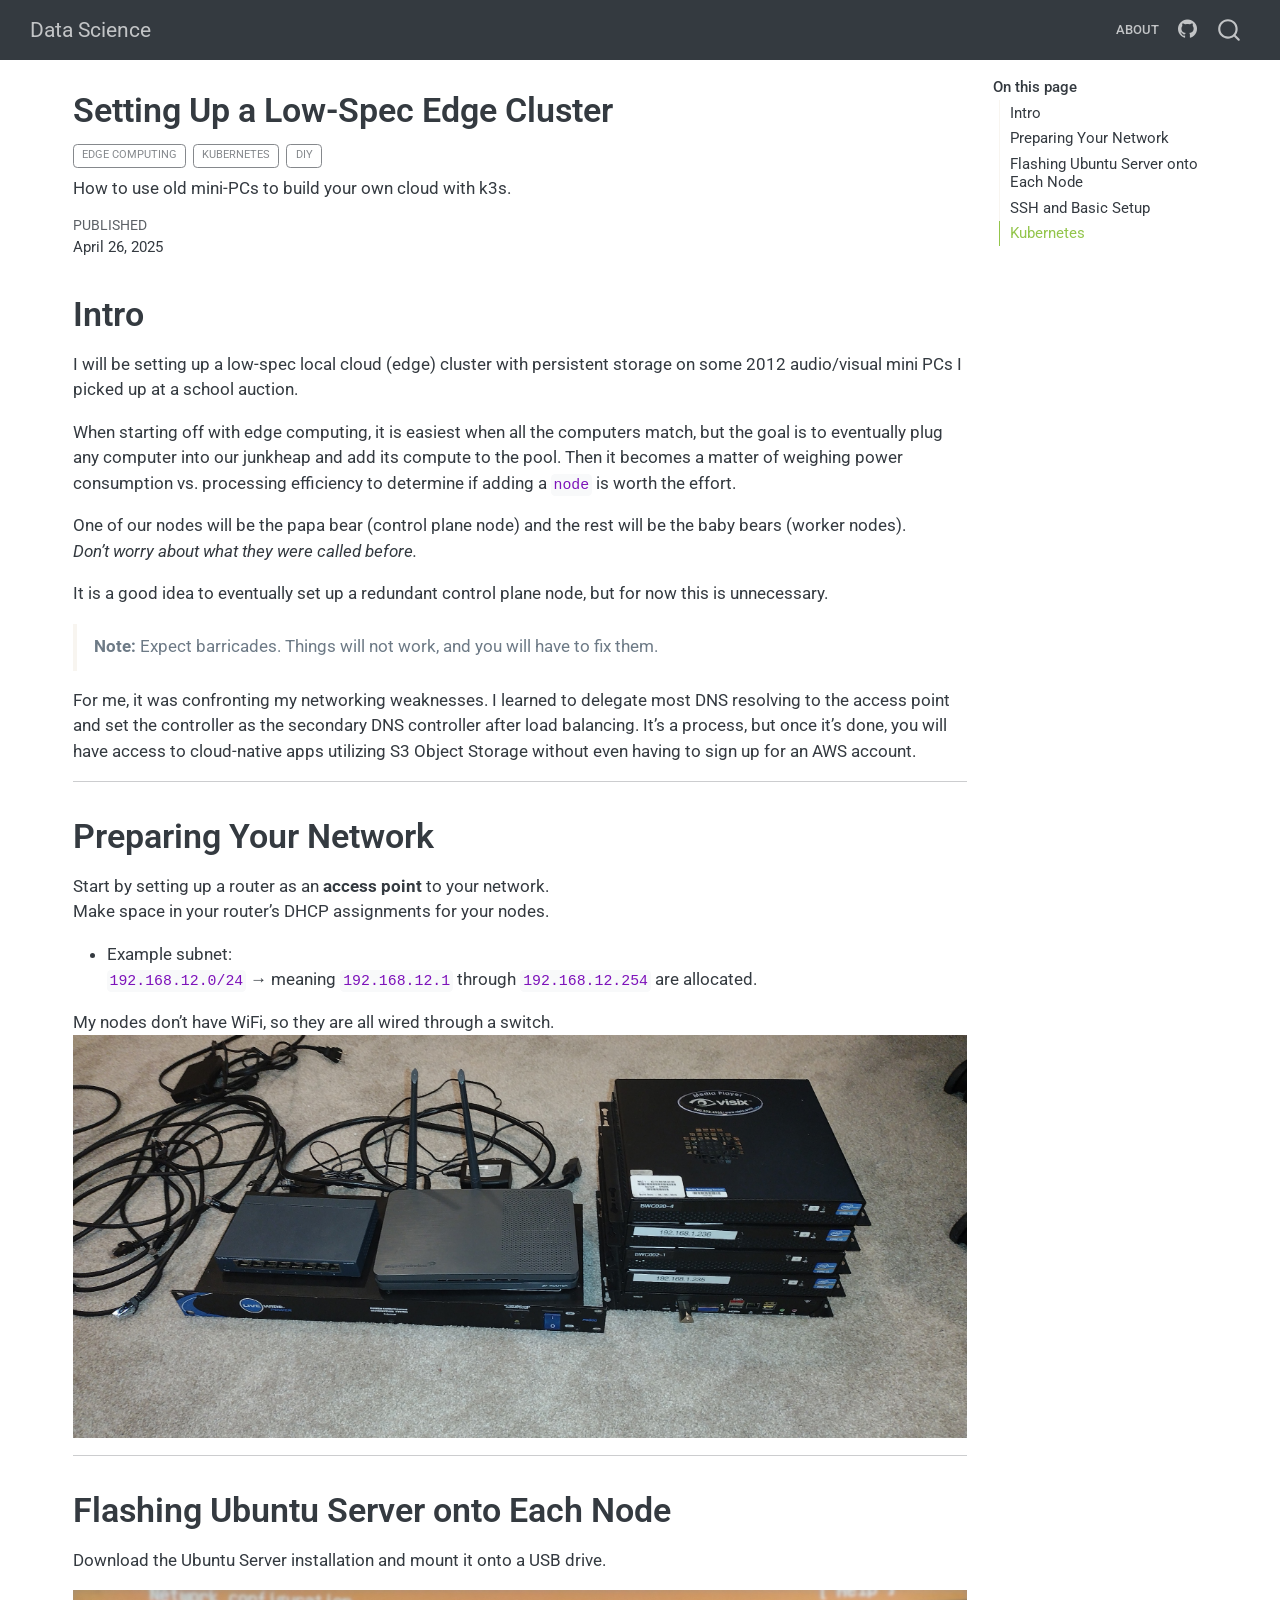
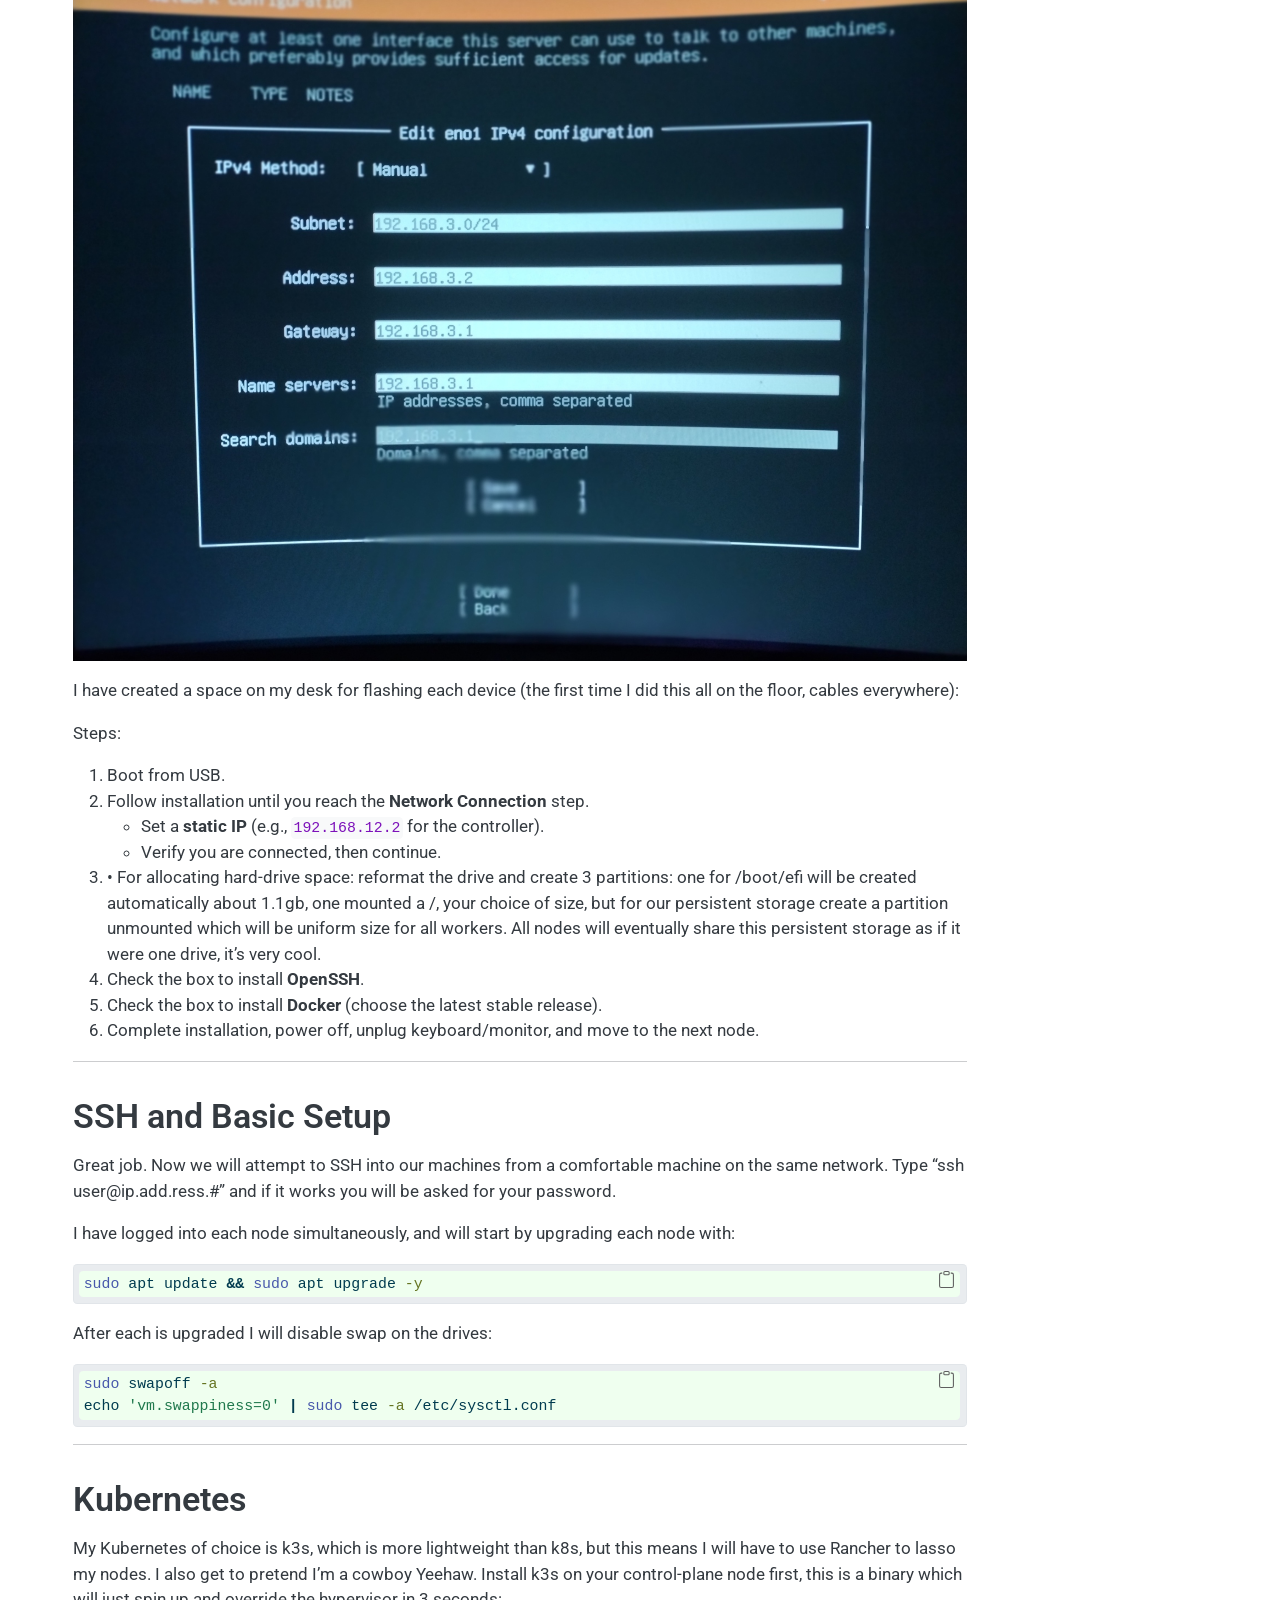
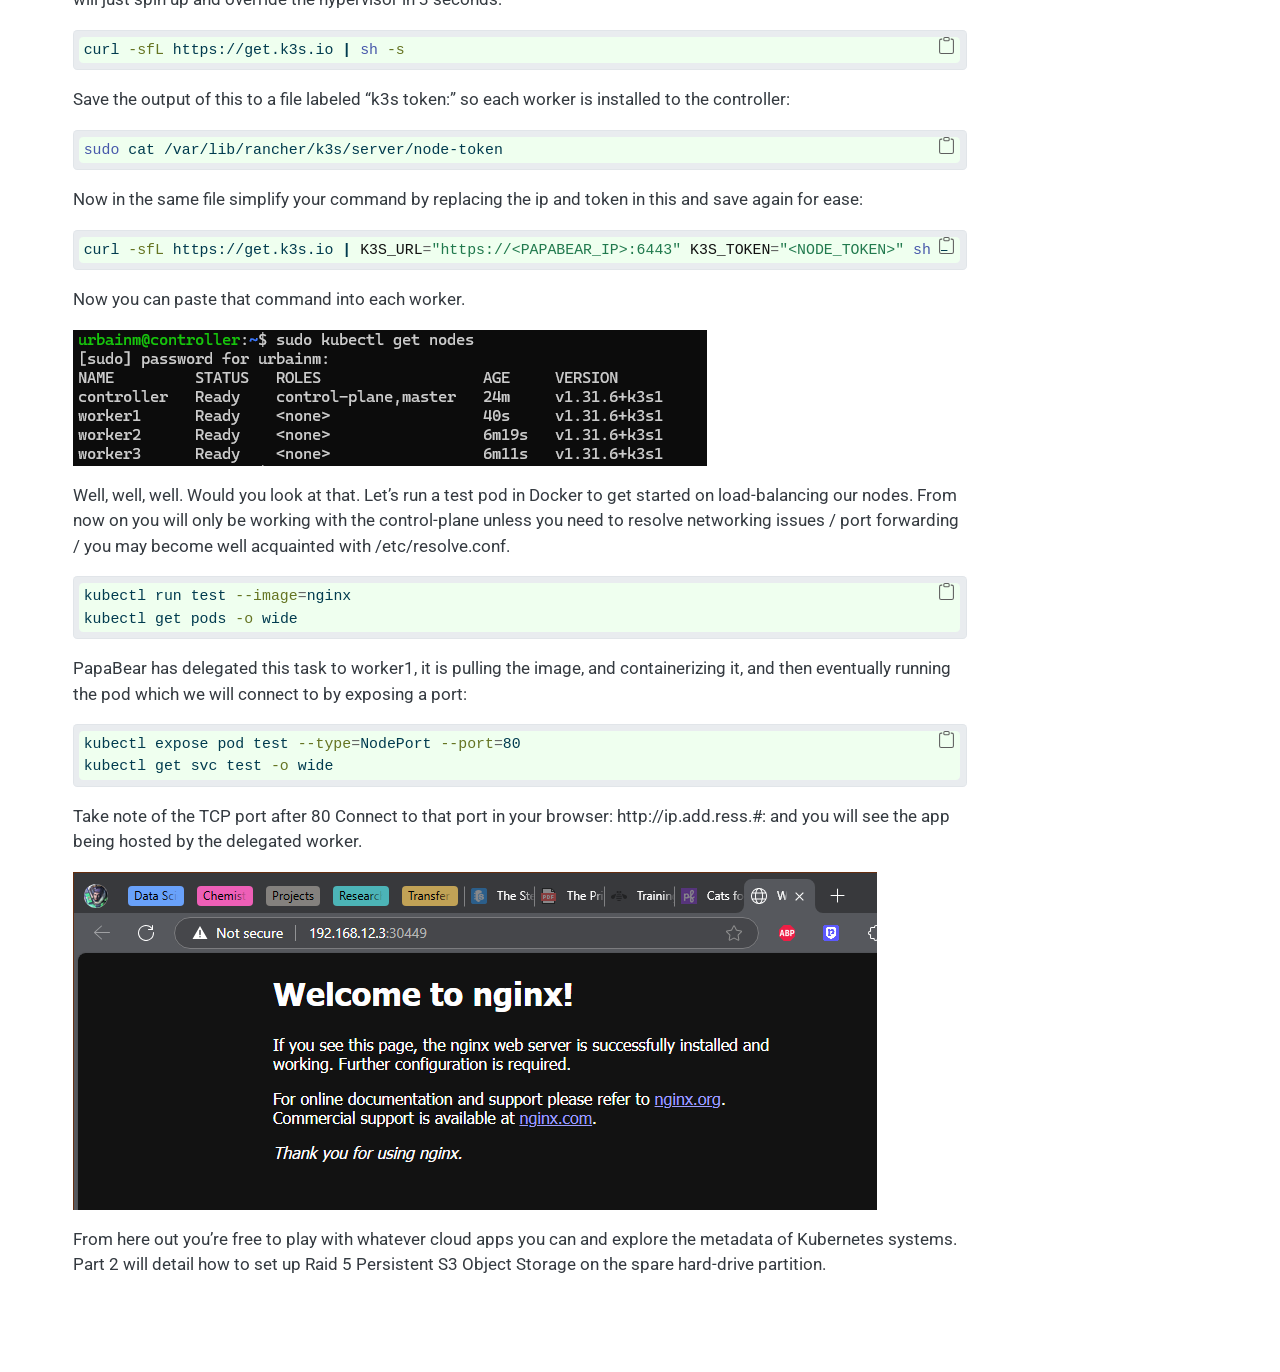
==== docs/posts/localcloudsetup/index.html @ 5e0ddb44 "actually rendered site" ====
<!DOCTYPE html>
<html xmlns="http://www.w3.org/1999/xhtml" lang="en" xml:lang="en"><head>

<meta charset="utf-8">
<meta name="generator" content="quarto-1.6.43">

<meta name="viewport" content="width=device-width, initial-scale=1.0, user-scalable=yes">

<meta name="dcterms.date" content="2025-04-26">
<meta name="description" content="How to use old mini-PCs to build your own cloud with k3s.">

<title>Setting Up a Low-Spec Edge Cluster – Data Science</title>
<style>
code{white-space: pre-wrap;}
span.smallcaps{font-variant: small-caps;}
div.columns{display: flex; gap: min(4vw, 1.5em);}
div.column{flex: auto; overflow-x: auto;}
div.hanging-indent{margin-left: 1.5em; text-indent: -1.5em;}
ul.task-list{list-style: none;}
ul.task-list li input[type="checkbox"] {
  width: 0.8em;
  margin: 0 0.8em 0.2em -1em; /* quarto-specific, see https://github.com/quarto-dev/quarto-cli/issues/4556 */ 
  vertical-align: middle;
}
/* CSS for syntax highlighting */
pre > code.sourceCode { white-space: pre; position: relative; }
pre > code.sourceCode > span { line-height: 1.25; }
pre > code.sourceCode > span:empty { height: 1.2em; }
.sourceCode { overflow: visible; }
code.sourceCode > span { color: inherit; text-decoration: inherit; }
div.sourceCode { margin: 1em 0; }
pre.sourceCode { margin: 0; }
@media screen {
div.sourceCode { overflow: auto; }
}
@media print {
pre > code.sourceCode { white-space: pre-wrap; }
pre > code.sourceCode > span { display: inline-block; text-indent: -5em; padding-left: 5em; }
}
pre.numberSource code
  { counter-reset: source-line 0; }
pre.numberSource code > span
  { position: relative; left: -4em; counter-increment: source-line; }
pre.numberSource code > span > a:first-child::before
  { content: counter(source-line);
    position: relative; left: -1em; text-align: right; vertical-align: baseline;
    border: none; display: inline-block;
    -webkit-touch-callout: none; -webkit-user-select: none;
    -khtml-user-select: none; -moz-user-select: none;
    -ms-user-select: none; user-select: none;
    padding: 0 4px; width: 4em;
  }
pre.numberSource { margin-left: 3em;  padding-left: 4px; }
div.sourceCode
  {   }
@media screen {
pre > code.sourceCode > span > a:first-child::before { text-decoration: underline; }
}
</style>


<script src="../../site_libs/quarto-nav/quarto-nav.js"></script>
<script src="../../site_libs/quarto-nav/headroom.min.js"></script>
<script src="../../site_libs/clipboard/clipboard.min.js"></script>
<script src="../../site_libs/quarto-search/autocomplete.umd.js"></script>
<script src="../../site_libs/quarto-search/fuse.min.js"></script>
<script src="../../site_libs/quarto-search/quarto-search.js"></script>
<meta name="quarto:offset" content="../../">
<script src="../../site_libs/quarto-html/quarto.js"></script>
<script src="../../site_libs/quarto-html/popper.min.js"></script>
<script src="../../site_libs/quarto-html/tippy.umd.min.js"></script>
<script src="../../site_libs/quarto-html/anchor.min.js"></script>
<link href="../../site_libs/quarto-html/tippy.css" rel="stylesheet">
<link href="../../site_libs/quarto-html/quarto-syntax-highlighting-d4d76bf8491c20bad77d141916dc28e1.css" rel="stylesheet" id="quarto-text-highlighting-styles">
<script src="../../site_libs/bootstrap/bootstrap.min.js"></script>
<link href="../../site_libs/bootstrap/bootstrap-icons.css" rel="stylesheet">
<link href="../../site_libs/bootstrap/bootstrap-4ef06827ce76f75fd380d32053a70182.min.css" rel="stylesheet" append-hash="true" id="quarto-bootstrap" data-mode="light">
<script id="quarto-search-options" type="application/json">{
  "location": "navbar",
  "copy-button": false,
  "collapse-after": 3,
  "panel-placement": "end",
  "type": "overlay",
  "limit": 50,
  "keyboard-shortcut": [
    "f",
    "/",
    "s"
  ],
  "show-item-context": false,
  "language": {
    "search-no-results-text": "No results",
    "search-matching-documents-text": "matching documents",
    "search-copy-link-title": "Copy link to search",
    "search-hide-matches-text": "Hide additional matches",
    "search-more-match-text": "more match in this document",
    "search-more-matches-text": "more matches in this document",
    "search-clear-button-title": "Clear",
    "search-text-placeholder": "",
    "search-detached-cancel-button-title": "Cancel",
    "search-submit-button-title": "Submit",
    "search-label": "Search"
  }
}</script>


<link rel="stylesheet" href="../../styles.css">
</head>

<body class="nav-fixed">

<div id="quarto-search-results"></div>
  <header id="quarto-header" class="headroom fixed-top">
    <nav class="navbar navbar-expand-lg " data-bs-theme="dark">
      <div class="navbar-container container-fluid">
      <div class="navbar-brand-container mx-auto">
    <a class="navbar-brand" href="../../index.html">
    <span class="navbar-title">Data Science</span>
    </a>
  </div>
            <div id="quarto-search" class="" title="Search"></div>
          <button class="navbar-toggler" type="button" data-bs-toggle="collapse" data-bs-target="#navbarCollapse" aria-controls="navbarCollapse" role="menu" aria-expanded="false" aria-label="Toggle navigation" onclick="if (window.quartoToggleHeadroom) { window.quartoToggleHeadroom(); }">
  <span class="navbar-toggler-icon"></span>
</button>
          <div class="collapse navbar-collapse" id="navbarCollapse">
            <ul class="navbar-nav navbar-nav-scroll ms-auto">
  <li class="nav-item">
    <a class="nav-link" href="../../about.html"> 
<span class="menu-text">About</span></a>
  </li>  
  <li class="nav-item compact">
    <a class="nav-link" href="https://github.com/urbainm"> <i class="bi bi-github" role="img">
</i> 
<span class="menu-text"></span></a>
  </li>  
</ul>
          </div> <!-- /navcollapse -->
            <div class="quarto-navbar-tools">
</div>
      </div> <!-- /container-fluid -->
    </nav>
</header>
<!-- content -->
<div id="quarto-content" class="quarto-container page-columns page-rows-contents page-layout-full page-navbar">
<!-- sidebar -->
<!-- margin-sidebar -->
    <div id="quarto-margin-sidebar" class="sidebar margin-sidebar">
        <nav id="TOC" role="doc-toc" class="toc-active">
    <h2 id="toc-title">On this page</h2>
   
  <ul>
  <li><a href="#intro" id="toc-intro" class="nav-link active" data-scroll-target="#intro">Intro</a></li>
  <li><a href="#preparing-your-network" id="toc-preparing-your-network" class="nav-link" data-scroll-target="#preparing-your-network">Preparing Your Network</a></li>
  <li><a href="#flashing-ubuntu-server-onto-each-node" id="toc-flashing-ubuntu-server-onto-each-node" class="nav-link" data-scroll-target="#flashing-ubuntu-server-onto-each-node">Flashing Ubuntu Server onto Each Node</a></li>
  <li><a href="#ssh-and-basic-setup" id="toc-ssh-and-basic-setup" class="nav-link" data-scroll-target="#ssh-and-basic-setup">SSH and Basic Setup</a></li>
  <li><a href="#kubernetes" id="toc-kubernetes" class="nav-link" data-scroll-target="#kubernetes">Kubernetes</a></li>
  </ul>
</nav>
    </div>
<!-- main -->
<main class="content column-page-left" id="quarto-document-content">

<header id="title-block-header" class="quarto-title-block default">
<div class="quarto-title">
<h1 class="title">Setting Up a Low-Spec Edge Cluster</h1>
  <div class="quarto-categories">
    <div class="quarto-category">Edge Computing</div>
    <div class="quarto-category">Kubernetes</div>
    <div class="quarto-category">DIY</div>
  </div>
  </div>

<div>
  <div class="description">
    How to use old mini-PCs to build your own cloud with k3s.
  </div>
</div>


<div class="quarto-title-meta column-page-left">

    
    <div>
    <div class="quarto-title-meta-heading">Published</div>
    <div class="quarto-title-meta-contents">
      <p class="date">April 26, 2025</p>
    </div>
  </div>
  
    
  </div>
  


</header>


<section id="intro" class="level1">
<h1>Intro</h1>
<p>I will be setting up a low-spec local cloud (edge) cluster with persistent storage on some 2012 audio/visual mini PCs I picked up at a school auction.</p>
<p>When starting off with edge computing, it is easiest when all the computers match, but the goal is to eventually plug any computer into our junkheap and add its compute to the pool. Then it becomes a matter of weighing power consumption vs.&nbsp;processing efficiency to determine if adding a <code>node</code> is worth the effort.</p>
<p>One of our nodes will be the papa bear (control plane node) and the rest will be the baby bears (worker nodes).<br>
<em>Don’t worry about what they were called before.</em></p>
<p>It is a good idea to eventually set up a redundant control plane node, but for now this is unnecessary.</p>
<blockquote class="blockquote">
<p><strong>Note:</strong> Expect barricades. Things will not work, and you will have to fix them.</p>
</blockquote>
<p>For me, it was confronting my networking weaknesses. I learned to delegate most DNS resolving to the access point and set the controller as the secondary DNS controller after load balancing. It’s a process, but once it’s done, you will have access to cloud-native apps utilizing S3 Object Storage without even having to sign up for an AWS account.</p>
<hr>
</section>
<section id="preparing-your-network" class="level1">
<h1>Preparing Your Network</h1>
<p>Start by setting up a router as an <strong>access point</strong> to your network.<br>
Make space in your router’s DHCP assignments for your nodes.</p>
<ul>
<li>Example subnet:<br>
<code>192.168.12.0/24</code> → meaning <code>192.168.12.1</code> through <code>192.168.12.254</code> are allocated.</li>
</ul>
<p>My nodes don’t have WiFi, so they are all wired through a switch. <img src="cluster1.jpg" class="img-fluid"></p>
<hr>
</section>
<section id="flashing-ubuntu-server-onto-each-node" class="level1">
<h1>Flashing Ubuntu Server onto Each Node</h1>
<p>Download the Ubuntu Server installation and mount it onto a USB drive.</p>
<p><img src="ubuntusetup.jpg" class="img-fluid"></p>
<p>I have created a space on my desk for flashing each device (the first time I did this all on the floor, cables everywhere):</p>
<p>Steps:</p>
<ol type="1">
<li>Boot from USB.</li>
<li>Follow installation until you reach the <strong>Network Connection</strong> step.
<ul>
<li>Set a <strong>static IP</strong> (e.g., <code>192.168.12.2</code> for the controller).</li>
<li>Verify you are connected, then continue.</li>
</ul></li>
<li>• For allocating hard-drive space: reformat the drive and create 3 partitions: one for /boot/efi will be created automatically about 1.1gb, one mounted a /, your choice of size, but for our persistent storage create a partition unmounted which will be uniform size for all workers. All nodes will eventually share this persistent storage as if it were one drive, it’s very cool.</li>
<li>Check the box to install <strong>OpenSSH</strong>.</li>
<li>Check the box to install <strong>Docker</strong> (choose the latest stable release).</li>
<li>Complete installation, power off, unplug keyboard/monitor, and move to the next node.</li>
</ol>
<hr>
</section>
<section id="ssh-and-basic-setup" class="level1">
<h1>SSH and Basic Setup</h1>
<p>Great job. Now we will attempt to SSH into our machines from a comfortable machine on the same network. Type “ssh user@ip.add.ress.#” and if it works you will be asked for your password.</p>
<p>I have logged into each node simultaneously, and will start by upgrading each node with:</p>
<div class="sourceCode" id="cb1"><pre class="sourceCode bash code-with-copy"><code class="sourceCode bash"><span id="cb1-1"><a href="#cb1-1" aria-hidden="true" tabindex="-1"></a><span class="fu">sudo</span> apt update <span class="kw">&amp;&amp;</span> <span class="fu">sudo</span> apt upgrade <span class="at">-y</span></span></code><button title="Copy to Clipboard" class="code-copy-button"><i class="bi"></i></button></pre></div>
<p>After each is upgraded I will disable swap on the drives:</p>
<div class="sourceCode" id="cb2"><pre class="sourceCode bash code-with-copy"><code class="sourceCode bash"><span id="cb2-1"><a href="#cb2-1" aria-hidden="true" tabindex="-1"></a><span class="fu">sudo</span> swapoff <span class="at">-a</span></span>
<span id="cb2-2"><a href="#cb2-2" aria-hidden="true" tabindex="-1"></a><span class="bu">echo</span> <span class="st">'vm.swappiness=0'</span> <span class="kw">|</span> <span class="fu">sudo</span> tee <span class="at">-a</span> /etc/sysctl.conf</span></code><button title="Copy to Clipboard" class="code-copy-button"><i class="bi"></i></button></pre></div>
<hr>
</section>
<section id="kubernetes" class="level1">
<h1>Kubernetes</h1>
<p>My Kubernetes of choice is k3s, which is more lightweight than k8s, but this means I will have to use Rancher to lasso my nodes. I also get to pretend I’m a cowboy Yeehaw. Install k3s on your control-plane node first, this is a binary which will just spin up and override the hypervisor in 3 seconds:</p>
<div class="sourceCode" id="cb3"><pre class="sourceCode bash code-with-copy"><code class="sourceCode bash"><span id="cb3-1"><a href="#cb3-1" aria-hidden="true" tabindex="-1"></a><span class="ex">curl</span> <span class="at">-sfL</span> https://get.k3s.io <span class="kw">|</span> <span class="fu">sh</span> <span class="at">-s</span></span></code><button title="Copy to Clipboard" class="code-copy-button"><i class="bi"></i></button></pre></div>
<p>Save the output of this to a file labeled “k3s token:” so each worker is installed to the controller:</p>
<div class="sourceCode" id="cb4"><pre class="sourceCode bash code-with-copy"><code class="sourceCode bash"><span id="cb4-1"><a href="#cb4-1" aria-hidden="true" tabindex="-1"></a><span class="fu">sudo</span> cat /var/lib/rancher/k3s/server/node-token</span></code><button title="Copy to Clipboard" class="code-copy-button"><i class="bi"></i></button></pre></div>
<p>Now in the same file simplify your command by replacing the ip and token in this and save again for ease:</p>
<div class="sourceCode" id="cb5"><pre class="sourceCode bash code-with-copy"><code class="sourceCode bash"><span id="cb5-1"><a href="#cb5-1" aria-hidden="true" tabindex="-1"></a><span class="ex">curl</span> <span class="at">-sfL</span> https://get.k3s.io <span class="kw">|</span> <span class="va">K3S_URL</span><span class="op">=</span><span class="st">"https://&lt;PAPABEAR_IP&gt;:6443"</span> <span class="va">K3S_TOKEN</span><span class="op">=</span><span class="st">"&lt;NODE_TOKEN&gt;"</span> <span class="fu">sh</span> –</span></code><button title="Copy to Clipboard" class="code-copy-button"><i class="bi"></i></button></pre></div>
<p>Now you can paste that command into each worker.</p>
<p><img src="getnodes.png" class="img-fluid"></p>
<p>Well, well, well. Would you look at that. Let’s run a test pod in Docker to get started on load-balancing our nodes. From now on you will only be working with the control-plane unless you need to resolve networking issues / port forwarding / you may become well acquainted with /etc/resolve.conf.</p>
<div class="sourceCode" id="cb6"><pre class="sourceCode bash code-with-copy"><code class="sourceCode bash"><span id="cb6-1"><a href="#cb6-1" aria-hidden="true" tabindex="-1"></a><span class="ex">kubectl</span> run test <span class="at">--image</span><span class="op">=</span>nginx</span>
<span id="cb6-2"><a href="#cb6-2" aria-hidden="true" tabindex="-1"></a><span class="ex">kubectl</span> get pods <span class="at">-o</span> wide</span></code><button title="Copy to Clipboard" class="code-copy-button"><i class="bi"></i></button></pre></div>
<p>PapaBear has delegated this task to worker1, it is pulling the image, and containerizing it, and then eventually running the pod which we will connect to by exposing a port:</p>
<div class="sourceCode" id="cb7"><pre class="sourceCode bash code-with-copy"><code class="sourceCode bash"><span id="cb7-1"><a href="#cb7-1" aria-hidden="true" tabindex="-1"></a><span class="ex">kubectl</span> expose pod test <span class="at">--type</span><span class="op">=</span>NodePort <span class="at">--port</span><span class="op">=</span>80</span>
<span id="cb7-2"><a href="#cb7-2" aria-hidden="true" tabindex="-1"></a><span class="ex">kubectl</span> get svc test <span class="at">-o</span> wide</span></code><button title="Copy to Clipboard" class="code-copy-button"><i class="bi"></i></button></pre></div>
<p>Take note of the TCP port after 80 Connect to that port in your browser: http://ip.add.ress.#:<port> and you will see the app being hosted by the delegated worker.</port></p>
<p><img src="nginx.png" class="img-fluid"></p>
<p>From here out you’re free to play with whatever cloud apps you can and explore the metadata of Kubernetes systems. Part 2 will detail how to set up Raid 5 Persistent S3 Object Storage on the spare hard-drive partition.</p>


</section>

</main> <!-- /main -->
<script id="quarto-html-after-body" type="application/javascript">
window.document.addEventListener("DOMContentLoaded", function (event) {
  const toggleBodyColorMode = (bsSheetEl) => {
    const mode = bsSheetEl.getAttribute("data-mode");
    const bodyEl = window.document.querySelector("body");
    if (mode === "dark") {
      bodyEl.classList.add("quarto-dark");
      bodyEl.classList.remove("quarto-light");
    } else {
      bodyEl.classList.add("quarto-light");
      bodyEl.classList.remove("quarto-dark");
    }
  }
  const toggleBodyColorPrimary = () => {
    const bsSheetEl = window.document.querySelector("link#quarto-bootstrap");
    if (bsSheetEl) {
      toggleBodyColorMode(bsSheetEl);
    }
  }
  toggleBodyColorPrimary();  
  const icon = "";
  const anchorJS = new window.AnchorJS();
  anchorJS.options = {
    placement: 'right',
    icon: icon
  };
  anchorJS.add('.anchored');
  const isCodeAnnotation = (el) => {
    for (const clz of el.classList) {
      if (clz.startsWith('code-annotation-')) {                     
        return true;
      }
    }
    return false;
  }
  const onCopySuccess = function(e) {
    // button target
    const button = e.trigger;
    // don't keep focus
    button.blur();
    // flash "checked"
    button.classList.add('code-copy-button-checked');
    var currentTitle = button.getAttribute("title");
    button.setAttribute("title", "Copied!");
    let tooltip;
    if (window.bootstrap) {
      button.setAttribute("data-bs-toggle", "tooltip");
      button.setAttribute("data-bs-placement", "left");
      button.setAttribute("data-bs-title", "Copied!");
      tooltip = new bootstrap.Tooltip(button, 
        { trigger: "manual", 
          customClass: "code-copy-button-tooltip",
          offset: [0, -8]});
      tooltip.show();    
    }
    setTimeout(function() {
      if (tooltip) {
        tooltip.hide();
        button.removeAttribute("data-bs-title");
        button.removeAttribute("data-bs-toggle");
        button.removeAttribute("data-bs-placement");
      }
      button.setAttribute("title", currentTitle);
      button.classList.remove('code-copy-button-checked');
    }, 1000);
    // clear code selection
    e.clearSelection();
  }
  const getTextToCopy = function(trigger) {
      const codeEl = trigger.previousElementSibling.cloneNode(true);
      for (const childEl of codeEl.children) {
        if (isCodeAnnotation(childEl)) {
          childEl.remove();
        }
      }
      return codeEl.innerText;
  }
  const clipboard = new window.ClipboardJS('.code-copy-button:not([data-in-quarto-modal])', {
    text: getTextToCopy
  });
  clipboard.on('success', onCopySuccess);
  if (window.document.getElementById('quarto-embedded-source-code-modal')) {
    const clipboardModal = new window.ClipboardJS('.code-copy-button[data-in-quarto-modal]', {
      text: getTextToCopy,
      container: window.document.getElementById('quarto-embedded-source-code-modal')
    });
    clipboardModal.on('success', onCopySuccess);
  }
    var localhostRegex = new RegExp(/^(?:http|https):\/\/localhost\:?[0-9]*\//);
    var mailtoRegex = new RegExp(/^mailto:/);
      var filterRegex = new RegExp('/' + window.location.host + '/');
    var isInternal = (href) => {
        return filterRegex.test(href) || localhostRegex.test(href) || mailtoRegex.test(href);
    }
    // Inspect non-navigation links and adorn them if external
 	var links = window.document.querySelectorAll('a[href]:not(.nav-link):not(.navbar-brand):not(.toc-action):not(.sidebar-link):not(.sidebar-item-toggle):not(.pagination-link):not(.no-external):not([aria-hidden]):not(.dropdown-item):not(.quarto-navigation-tool):not(.about-link)');
    for (var i=0; i<links.length; i++) {
      const link = links[i];
      if (!isInternal(link.href)) {
        // undo the damage that might have been done by quarto-nav.js in the case of
        // links that we want to consider external
        if (link.dataset.originalHref !== undefined) {
          link.href = link.dataset.originalHref;
        }
      }
    }
  function tippyHover(el, contentFn, onTriggerFn, onUntriggerFn) {
    const config = {
      allowHTML: true,
      maxWidth: 500,
      delay: 100,
      arrow: false,
      appendTo: function(el) {
          return el.parentElement;
      },
      interactive: true,
      interactiveBorder: 10,
      theme: 'quarto',
      placement: 'bottom-start',
    };
    if (contentFn) {
      config.content = contentFn;
    }
    if (onTriggerFn) {
      config.onTrigger = onTriggerFn;
    }
    if (onUntriggerFn) {
      config.onUntrigger = onUntriggerFn;
    }
    window.tippy(el, config); 
  }
  const noterefs = window.document.querySelectorAll('a[role="doc-noteref"]');
  for (var i=0; i<noterefs.length; i++) {
    const ref = noterefs[i];
    tippyHover(ref, function() {
      // use id or data attribute instead here
      let href = ref.getAttribute('data-footnote-href') || ref.getAttribute('href');
      try { href = new URL(href).hash; } catch {}
      const id = href.replace(/^#\/?/, "");
      const note = window.document.getElementById(id);
      if (note) {
        return note.innerHTML;
      } else {
        return "";
      }
    });
  }
  const xrefs = window.document.querySelectorAll('a.quarto-xref');
  const processXRef = (id, note) => {
    // Strip column container classes
    const stripColumnClz = (el) => {
      el.classList.remove("page-full", "page-columns");
      if (el.children) {
        for (const child of el.children) {
          stripColumnClz(child);
        }
      }
    }
    stripColumnClz(note)
    if (id === null || id.startsWith('sec-')) {
      // Special case sections, only their first couple elements
      const container = document.createElement("div");
      if (note.children && note.children.length > 2) {
        container.appendChild(note.children[0].cloneNode(true));
        for (let i = 1; i < note.children.length; i++) {
          const child = note.children[i];
          if (child.tagName === "P" && child.innerText === "") {
            continue;
          } else {
            container.appendChild(child.cloneNode(true));
            break;
          }
        }
        if (window.Quarto?.typesetMath) {
          window.Quarto.typesetMath(container);
        }
        return container.innerHTML
      } else {
        if (window.Quarto?.typesetMath) {
          window.Quarto.typesetMath(note);
        }
        return note.innerHTML;
      }
    } else {
      // Remove any anchor links if they are present
      const anchorLink = note.querySelector('a.anchorjs-link');
      if (anchorLink) {
        anchorLink.remove();
      }
      if (window.Quarto?.typesetMath) {
        window.Quarto.typesetMath(note);
      }
      if (note.classList.contains("callout")) {
        return note.outerHTML;
      } else {
        return note.innerHTML;
      }
    }
  }
  for (var i=0; i<xrefs.length; i++) {
    const xref = xrefs[i];
    tippyHover(xref, undefined, function(instance) {
      instance.disable();
      let url = xref.getAttribute('href');
      let hash = undefined; 
      if (url.startsWith('#')) {
        hash = url;
      } else {
        try { hash = new URL(url).hash; } catch {}
      }
      if (hash) {
        const id = hash.replace(/^#\/?/, "");
        const note = window.document.getElementById(id);
        if (note !== null) {
          try {
            const html = processXRef(id, note.cloneNode(true));
            instance.setContent(html);
          } finally {
            instance.enable();
            instance.show();
          }
        } else {
          // See if we can fetch this
          fetch(url.split('#')[0])
          .then(res => res.text())
          .then(html => {
            const parser = new DOMParser();
            const htmlDoc = parser.parseFromString(html, "text/html");
            const note = htmlDoc.getElementById(id);
            if (note !== null) {
              const html = processXRef(id, note);
              instance.setContent(html);
            } 
          }).finally(() => {
            instance.enable();
            instance.show();
          });
        }
      } else {
        // See if we can fetch a full url (with no hash to target)
        // This is a special case and we should probably do some content thinning / targeting
        fetch(url)
        .then(res => res.text())
        .then(html => {
          const parser = new DOMParser();
          const htmlDoc = parser.parseFromString(html, "text/html");
          const note = htmlDoc.querySelector('main.content');
          if (note !== null) {
            // This should only happen for chapter cross references
            // (since there is no id in the URL)
            // remove the first header
            if (note.children.length > 0 && note.children[0].tagName === "HEADER") {
              note.children[0].remove();
            }
            const html = processXRef(null, note);
            instance.setContent(html);
          } 
        }).finally(() => {
          instance.enable();
          instance.show();
        });
      }
    }, function(instance) {
    });
  }
      let selectedAnnoteEl;
      const selectorForAnnotation = ( cell, annotation) => {
        let cellAttr = 'data-code-cell="' + cell + '"';
        let lineAttr = 'data-code-annotation="' +  annotation + '"';
        const selector = 'span[' + cellAttr + '][' + lineAttr + ']';
        return selector;
      }
      const selectCodeLines = (annoteEl) => {
        const doc = window.document;
        const targetCell = annoteEl.getAttribute("data-target-cell");
        const targetAnnotation = annoteEl.getAttribute("data-target-annotation");
        const annoteSpan = window.document.querySelector(selectorForAnnotation(targetCell, targetAnnotation));
        const lines = annoteSpan.getAttribute("data-code-lines").split(",");
        const lineIds = lines.map((line) => {
          return targetCell + "-" + line;
        })
        let top = null;
        let height = null;
        let parent = null;
        if (lineIds.length > 0) {
            //compute the position of the single el (top and bottom and make a div)
            const el = window.document.getElementById(lineIds[0]);
            top = el.offsetTop;
            height = el.offsetHeight;
            parent = el.parentElement.parentElement;
          if (lineIds.length > 1) {
            const lastEl = window.document.getElementById(lineIds[lineIds.length - 1]);
            const bottom = lastEl.offsetTop + lastEl.offsetHeight;
            height = bottom - top;
          }
          if (top !== null && height !== null && parent !== null) {
            // cook up a div (if necessary) and position it 
            let div = window.document.getElementById("code-annotation-line-highlight");
            if (div === null) {
              div = window.document.createElement("div");
              div.setAttribute("id", "code-annotation-line-highlight");
              div.style.position = 'absolute';
              parent.appendChild(div);
            }
            div.style.top = top - 2 + "px";
            div.style.height = height + 4 + "px";
            div.style.left = 0;
            let gutterDiv = window.document.getElementById("code-annotation-line-highlight-gutter");
            if (gutterDiv === null) {
              gutterDiv = window.document.createElement("div");
              gutterDiv.setAttribute("id", "code-annotation-line-highlight-gutter");
              gutterDiv.style.position = 'absolute';
              const codeCell = window.document.getElementById(targetCell);
              const gutter = codeCell.querySelector('.code-annotation-gutter');
              gutter.appendChild(gutterDiv);
            }
            gutterDiv.style.top = top - 2 + "px";
            gutterDiv.style.height = height + 4 + "px";
          }
          selectedAnnoteEl = annoteEl;
        }
      };
      const unselectCodeLines = () => {
        const elementsIds = ["code-annotation-line-highlight", "code-annotation-line-highlight-gutter"];
        elementsIds.forEach((elId) => {
          const div = window.document.getElementById(elId);
          if (div) {
            div.remove();
          }
        });
        selectedAnnoteEl = undefined;
      };
        // Handle positioning of the toggle
    window.addEventListener(
      "resize",
      throttle(() => {
        elRect = undefined;
        if (selectedAnnoteEl) {
          selectCodeLines(selectedAnnoteEl);
        }
      }, 10)
    );
    function throttle(fn, ms) {
    let throttle = false;
    let timer;
      return (...args) => {
        if(!throttle) { // first call gets through
            fn.apply(this, args);
            throttle = true;
        } else { // all the others get throttled
            if(timer) clearTimeout(timer); // cancel #2
            timer = setTimeout(() => {
              fn.apply(this, args);
              timer = throttle = false;
            }, ms);
        }
      };
    }
      // Attach click handler to the DT
      const annoteDls = window.document.querySelectorAll('dt[data-target-cell]');
      for (const annoteDlNode of annoteDls) {
        annoteDlNode.addEventListener('click', (event) => {
          const clickedEl = event.target;
          if (clickedEl !== selectedAnnoteEl) {
            unselectCodeLines();
            const activeEl = window.document.querySelector('dt[data-target-cell].code-annotation-active');
            if (activeEl) {
              activeEl.classList.remove('code-annotation-active');
            }
            selectCodeLines(clickedEl);
            clickedEl.classList.add('code-annotation-active');
          } else {
            // Unselect the line
            unselectCodeLines();
            clickedEl.classList.remove('code-annotation-active');
          }
        });
      }
  const findCites = (el) => {
    const parentEl = el.parentElement;
    if (parentEl) {
      const cites = parentEl.dataset.cites;
      if (cites) {
        return {
          el,
          cites: cites.split(' ')
        };
      } else {
        return findCites(el.parentElement)
      }
    } else {
      return undefined;
    }
  };
  var bibliorefs = window.document.querySelectorAll('a[role="doc-biblioref"]');
  for (var i=0; i<bibliorefs.length; i++) {
    const ref = bibliorefs[i];
    const citeInfo = findCites(ref);
    if (citeInfo) {
      tippyHover(citeInfo.el, function() {
        var popup = window.document.createElement('div');
        citeInfo.cites.forEach(function(cite) {
          var citeDiv = window.document.createElement('div');
          citeDiv.classList.add('hanging-indent');
          citeDiv.classList.add('csl-entry');
          var biblioDiv = window.document.getElementById('ref-' + cite);
          if (biblioDiv) {
            citeDiv.innerHTML = biblioDiv.innerHTML;
          }
          popup.appendChild(citeDiv);
        });
        return popup.innerHTML;
      });
    }
  }
});
</script>
</div> <!-- /content -->




</body></html>
---- docs/site_libs/quarto-html/tippy.css ----
.tippy-box[data-animation=fade][data-state=hidden]{opacity:0}[data-tippy-root]{max-width:calc(100vw - 10px)}.tippy-box{position:relative;background-color:#333;color:#fff;border-radius:4px;font-size:14px;line-height:1.4;white-space:normal;outline:0;transition-property:transform,visibility,opacity}.tippy-box[data-placement^=top]>.tippy-arrow{bottom:0}.tippy-box[data-placement^=top]>.tippy-arrow:before{bottom:-7px;left:0;border-width:8px 8px 0;border-top-color:initial;transform-origin:center top}.tippy-box[data-placement^=bottom]>.tippy-arrow{top:0}.tippy-box[data-placement^=bottom]>.tippy-arrow:before{top:-7px;left:0;border-width:0 8px 8px;border-bottom-color:initial;transform-origin:center bottom}.tippy-box[data-placement^=left]>.tippy-arrow{right:0}.tippy-box[data-placement^=left]>.tippy-arrow:before{border-width:8px 0 8px 8px;border-left-color:initial;right:-7px;transform-origin:center left}.tippy-box[data-placement^=right]>.tippy-arrow{left:0}.tippy-box[data-placement^=right]>.tippy-arrow:before{left:-7px;border-width:8px 8px 8px 0;border-right-color:initial;transform-origin:center right}.tippy-box[data-inertia][data-state=visible]{transition-timing-function:cubic-bezier(.54,1.5,.38,1.11)}.tippy-arrow{width:16px;height:16px;color:#333}.tippy-arrow:before{content:"";position:absolute;border-color:transparent;border-style:solid}.tippy-content{position:relative;padding:5px 9px;z-index:1}
---- docs/site_libs/quarto-html/quarto-syntax-highlighting-d4d76bf8491c20bad77d141916dc28e1.css ----
/* quarto syntax highlight colors */
:root {
  --quarto-hl-ot-color: #003B4F;
  --quarto-hl-at-color: #657422;
  --quarto-hl-ss-color: #20794D;
  --quarto-hl-an-color: #5E5E5E;
  --quarto-hl-fu-color: #4758AB;
  --quarto-hl-st-color: #20794D;
  --quarto-hl-cf-color: #003B4F;
  --quarto-hl-op-color: #5E5E5E;
  --quarto-hl-er-color: #AD0000;
  --quarto-hl-bn-color: #AD0000;
  --quarto-hl-al-color: #AD0000;
  --quarto-hl-va-color: #111111;
  --quarto-hl-bu-color: inherit;
  --quarto-hl-ex-color: inherit;
  --quarto-hl-pp-color: #AD0000;
  --quarto-hl-in-color: #5E5E5E;
  --quarto-hl-vs-color: #20794D;
  --quarto-hl-wa-color: #5E5E5E;
  --quarto-hl-do-color: #5E5E5E;
  --quarto-hl-im-color: #00769E;
  --quarto-hl-ch-color: #20794D;
  --quarto-hl-dt-color: #AD0000;
  --quarto-hl-fl-color: #AD0000;
  --quarto-hl-co-color: #5E5E5E;
  --quarto-hl-cv-color: #5E5E5E;
  --quarto-hl-cn-color: #8f5902;
  --quarto-hl-sc-color: #5E5E5E;
  --quarto-hl-dv-color: #AD0000;
  --quarto-hl-kw-color: #003B4F;
}

/* other quarto variables */
:root {
  --quarto-font-monospace: SFMono-Regular, Menlo, Monaco, Consolas, "Liberation Mono", "Courier New", monospace;
}

pre > code.sourceCode > span {
  color: #003B4F;
}

code span {
  color: #003B4F;
}

code.sourceCode > span {
  color: #003B4F;
}

div.sourceCode,
div.sourceCode pre.sourceCode {
  color: #003B4F;
}

code span.ot {
  color: #003B4F;
  font-style: inherit;
}

code span.at {
  color: #657422;
  font-style: inherit;
}

code span.ss {
  color: #20794D;
  font-style: inherit;
}

code span.an {
  color: #5E5E5E;
  font-style: inherit;
}

code span.fu {
  color: #4758AB;
  font-style: inherit;
}

code span.st {
  color: #20794D;
  font-style: inherit;
}

code span.cf {
  color: #003B4F;
  font-weight: bold;
  font-style: inherit;
}

code span.op {
  color: #5E5E5E;
  font-style: inherit;
}

code span.er {
  color: #AD0000;
  font-style: inherit;
}

code span.bn {
  color: #AD0000;
  font-style: inherit;
}

code span.al {
  color: #AD0000;
  font-style: inherit;
}

code span.va {
  color: #111111;
  font-style: inherit;
}

code span.bu {
  font-style: inherit;
}

code span.ex {
  font-style: inherit;
}

code span.pp {
  color: #AD0000;
  font-style: inherit;
}

code span.in {
  color: #5E5E5E;
  font-style: inherit;
}

code span.vs {
  color: #20794D;
  font-style: inherit;
}

code span.wa {
  color: #5E5E5E;
  font-style: italic;
}

code span.do {
  color: #5E5E5E;
  font-style: italic;
}

code span.im {
  color: #00769E;
  font-style: inherit;
}

code span.ch {
  color: #20794D;
  font-style: inherit;
}

code span.dt {
  color: #AD0000;
  font-style: inherit;
}

code span.fl {
  color: #AD0000;
  font-style: inherit;
}

code span.co {
  color: #5E5E5E;
  font-style: inherit;
}

code span.cv {
  color: #5E5E5E;
  font-style: italic;
}

code span.cn {
  color: #8f5902;
  font-style: inherit;
}

code span.sc {
  color: #5E5E5E;
  font-style: inherit;
}

code span.dv {
  color: #AD0000;
  font-style: inherit;
}

code span.kw {
  color: #003B4F;
  font-weight: bold;
  font-style: inherit;
}

.prevent-inlining {
  content: "</";
}

/*# sourceMappingURL=c9c5d451c23b744f9cb2c98992a0aef2.css.map */
---- docs/styles.css ----
/* css styles */
pre.sourceCode.bash code {
    background: #efffef !important;
    color: #5f9b10 !important;
  }
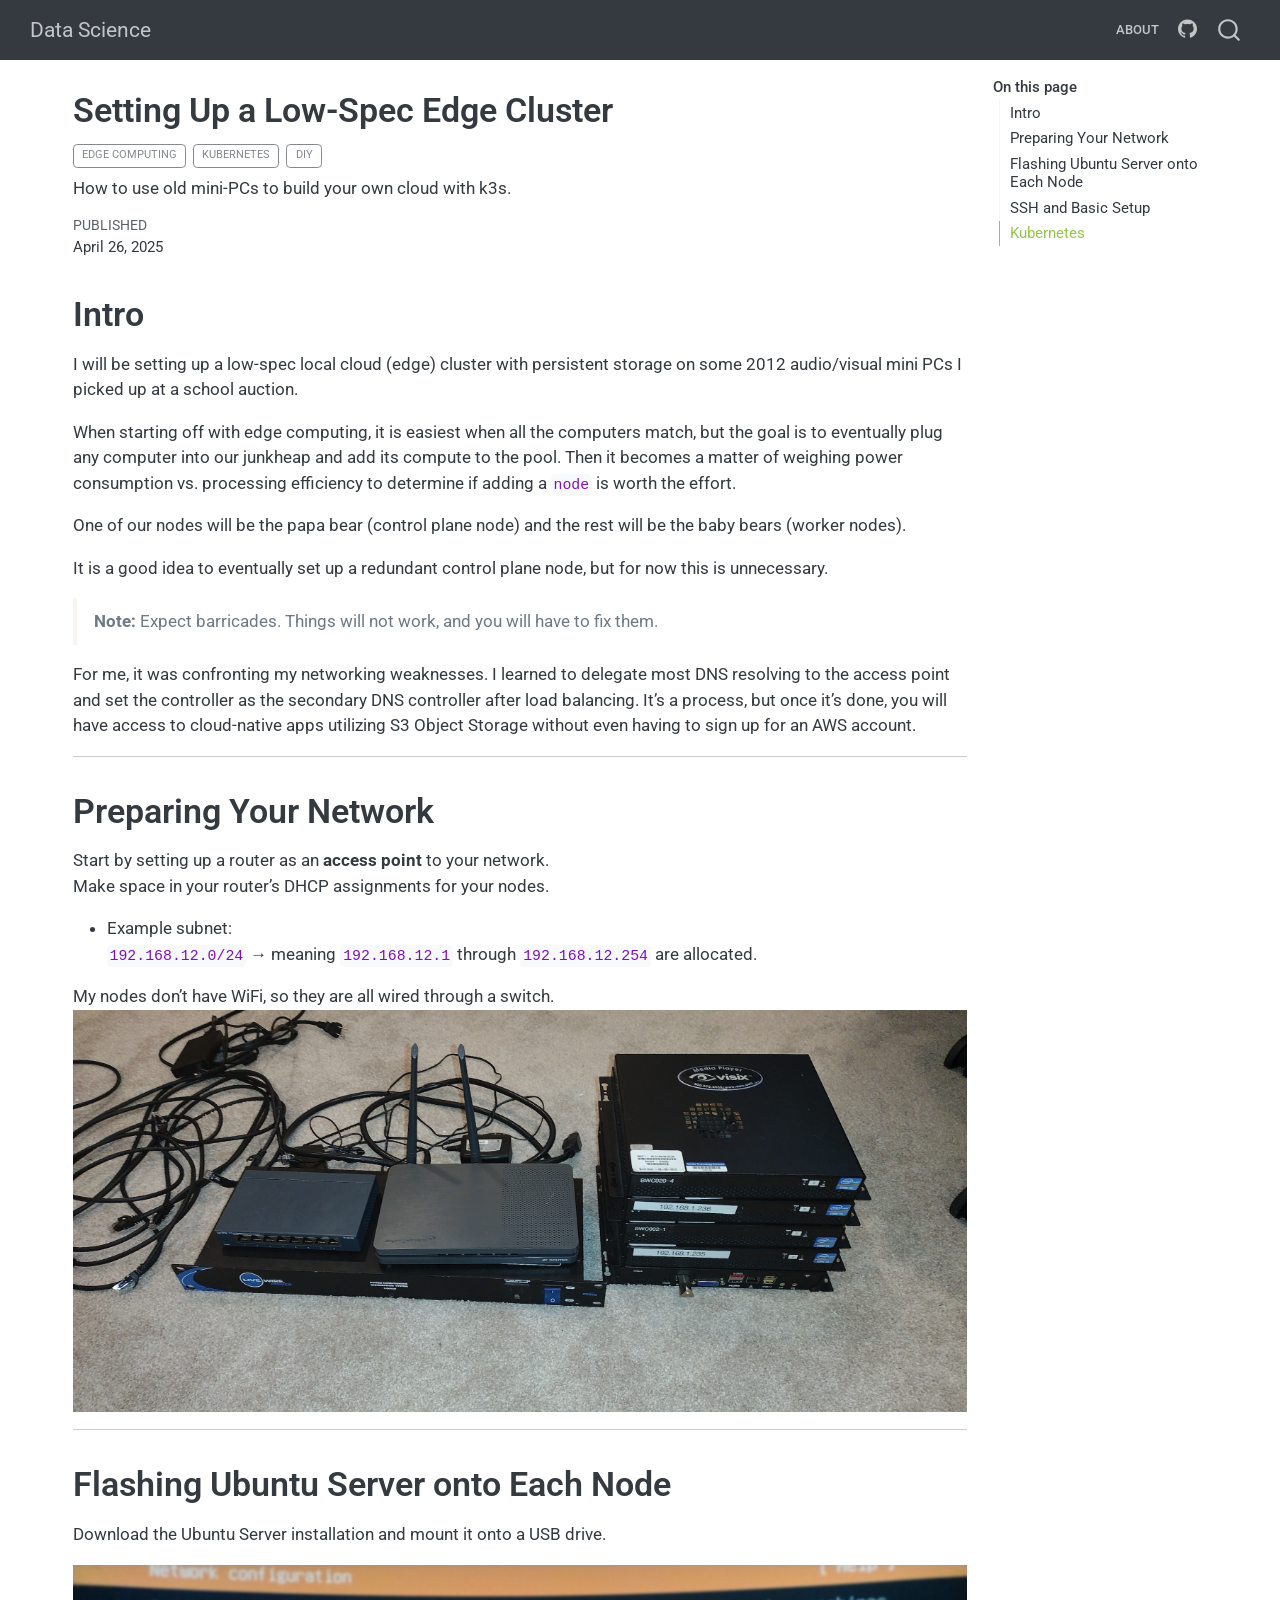
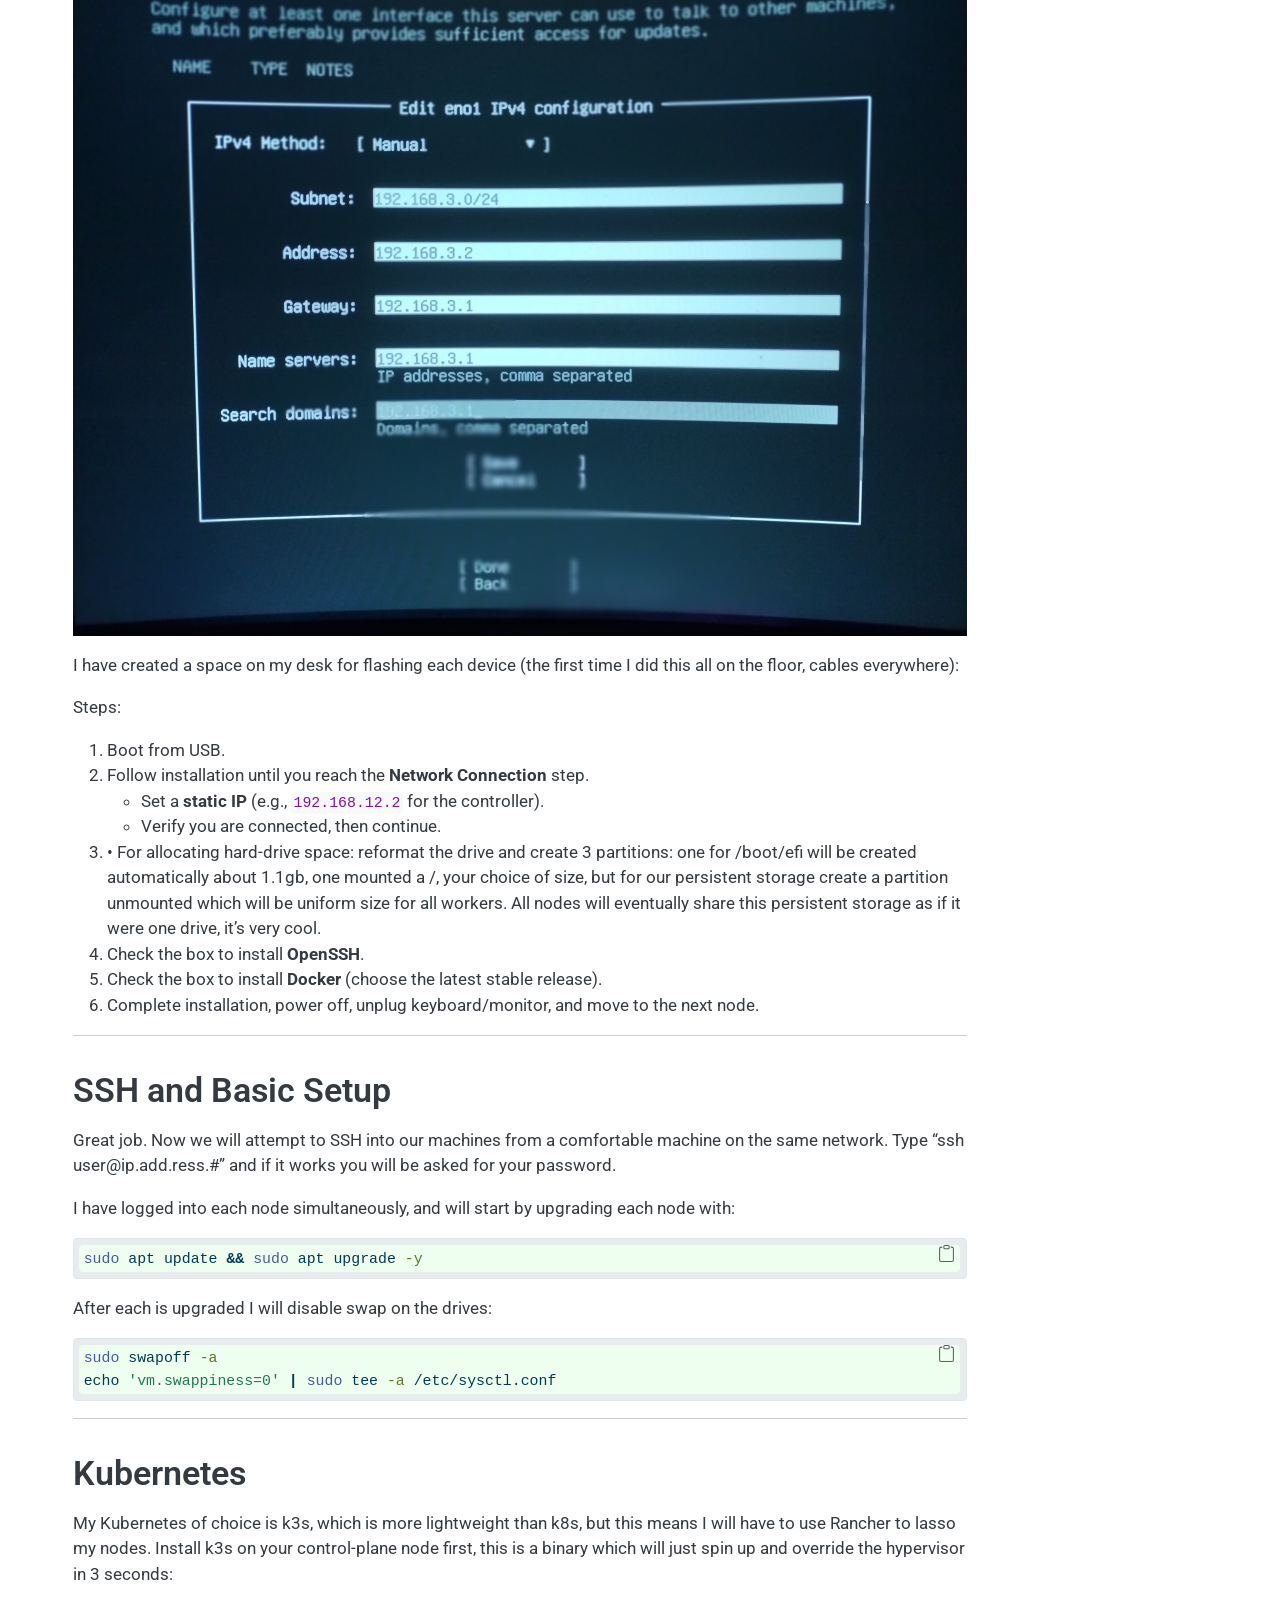
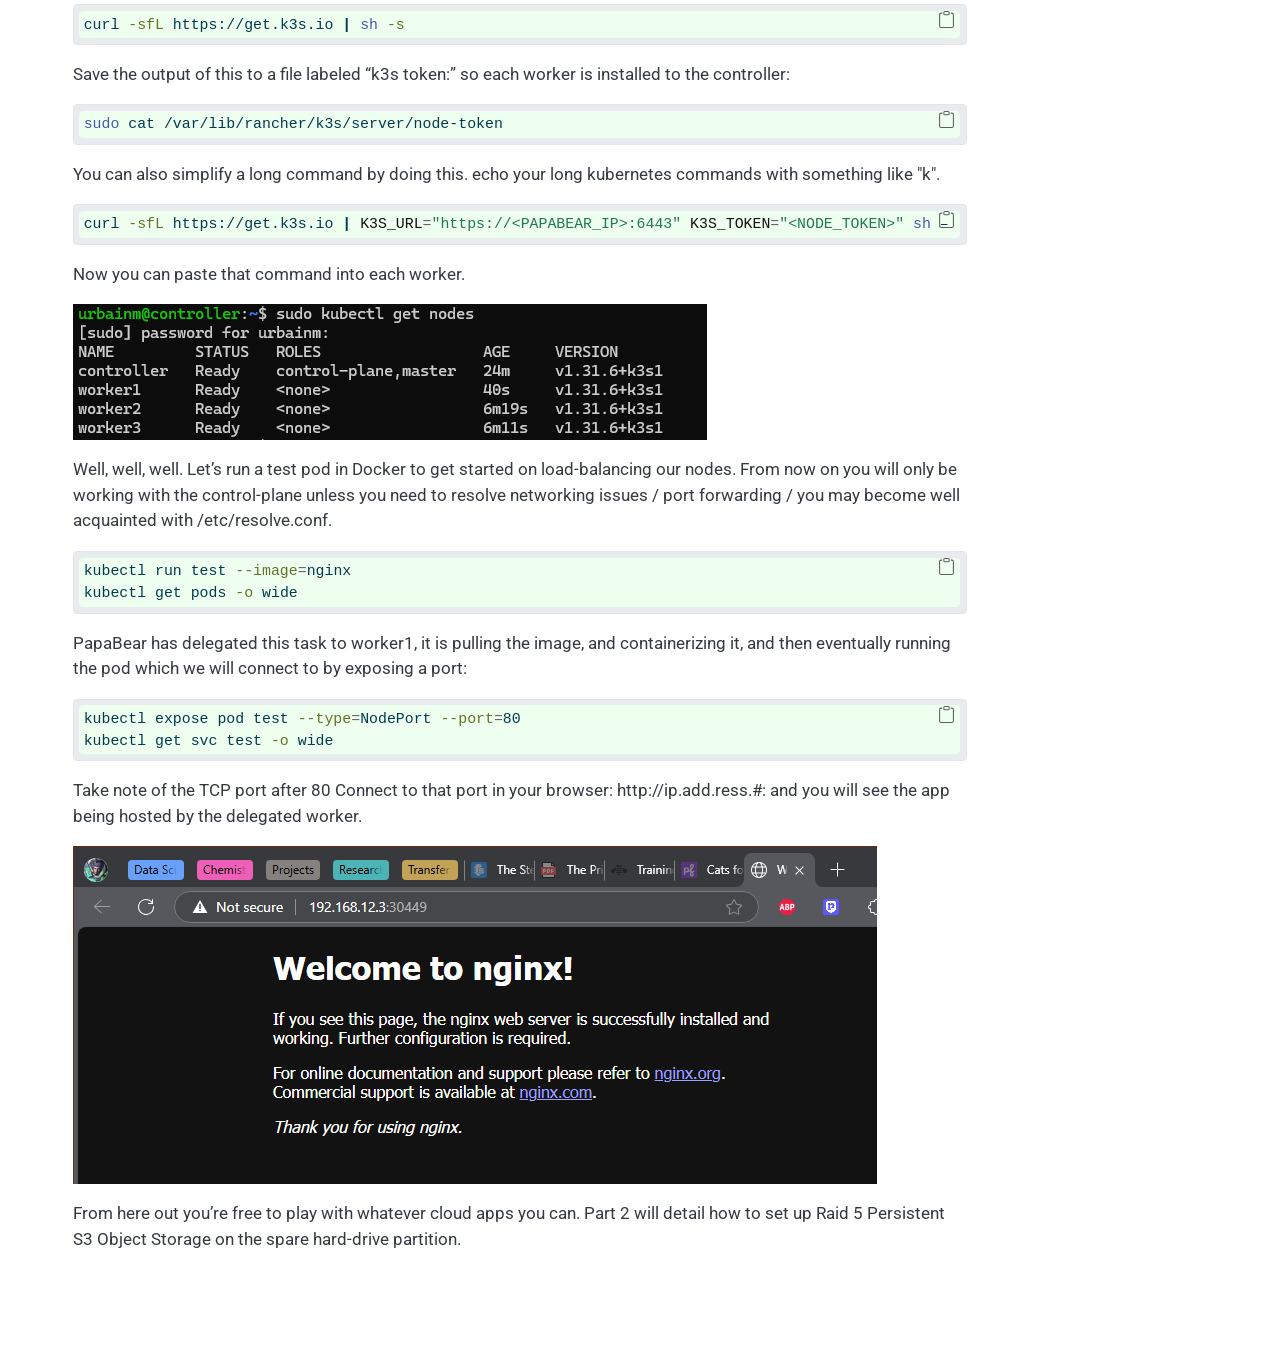
==== commit f47807f8: "Update index.html" ====
--- a/docs/posts/localcloudsetup/index.html
+++ b/docs/posts/localcloudsetup/index.html
@@ -199,8 +199,7 @@
 <h1>Intro</h1>
 <p>I will be setting up a low-spec local cloud (edge) cluster with persistent storage on some 2012 audio/visual mini PCs I picked up at a school auction.</p>
 <p>When starting off with edge computing, it is easiest when all the computers match, but the goal is to eventually plug any computer into our junkheap and add its compute to the pool. Then it becomes a matter of weighing power consumption vs.&nbsp;processing efficiency to determine if adding a <code>node</code> is worth the effort.</p>
-<p>One of our nodes will be the papa bear (control plane node) and the rest will be the baby bears (worker nodes).<br>
-<em>Don’t worry about what they were called before.</em></p>
+<p>One of our nodes will be the papa bear (control plane node) and the rest will be the baby bears (worker nodes).</p>
 <p>It is a good idea to eventually set up a redundant control plane node, but for now this is unnecessary.</p>
 <blockquote class="blockquote">
 <p><strong>Note:</strong> Expect barricades. Things will not work, and you will have to fix them.</p>
@@ -251,15 +250,15 @@
 </section>
 <section id="kubernetes" class="level1">
 <h1>Kubernetes</h1>
-<p>My Kubernetes of choice is k3s, which is more lightweight than k8s, but this means I will have to use Rancher to lasso my nodes. I also get to pretend I’m a cowboy Yeehaw. Install k3s on your control-plane node first, this is a binary which will just spin up and override the hypervisor in 3 seconds:</p>
+<p>My Kubernetes of choice is k3s, which is more lightweight than k8s, but this means I will have to use Rancher to lasso my nodes. Install k3s on your control-plane node first, this is a binary which will just spin up and override the hypervisor in 3 seconds:</p>
 <div class="sourceCode" id="cb3"><pre class="sourceCode bash code-with-copy"><code class="sourceCode bash"><span id="cb3-1"><a href="#cb3-1" aria-hidden="true" tabindex="-1"></a><span class="ex">curl</span> <span class="at">-sfL</span> https://get.k3s.io <span class="kw">|</span> <span class="fu">sh</span> <span class="at">-s</span></span></code><button title="Copy to Clipboard" class="code-copy-button"><i class="bi"></i></button></pre></div>
 <p>Save the output of this to a file labeled “k3s token:” so each worker is installed to the controller:</p>
 <div class="sourceCode" id="cb4"><pre class="sourceCode bash code-with-copy"><code class="sourceCode bash"><span id="cb4-1"><a href="#cb4-1" aria-hidden="true" tabindex="-1"></a><span class="fu">sudo</span> cat /var/lib/rancher/k3s/server/node-token</span></code><button title="Copy to Clipboard" class="code-copy-button"><i class="bi"></i></button></pre></div>
-<p>Now in the same file simplify your command by replacing the ip and token in this and save again for ease:</p>
+<p>You can also simplify a long command by doing this.   echo your long kubernetes commands with something like "k".</p>
 <div class="sourceCode" id="cb5"><pre class="sourceCode bash code-with-copy"><code class="sourceCode bash"><span id="cb5-1"><a href="#cb5-1" aria-hidden="true" tabindex="-1"></a><span class="ex">curl</span> <span class="at">-sfL</span> https://get.k3s.io <span class="kw">|</span> <span class="va">K3S_URL</span><span class="op">=</span><span class="st">"https://&lt;PAPABEAR_IP&gt;:6443"</span> <span class="va">K3S_TOKEN</span><span class="op">=</span><span class="st">"&lt;NODE_TOKEN&gt;"</span> <span class="fu">sh</span> –</span></code><button title="Copy to Clipboard" class="code-copy-button"><i class="bi"></i></button></pre></div>
 <p>Now you can paste that command into each worker.</p>
 <p><img src="getnodes.png" class="img-fluid"></p>
-<p>Well, well, well. Would you look at that. Let’s run a test pod in Docker to get started on load-balancing our nodes. From now on you will only be working with the control-plane unless you need to resolve networking issues / port forwarding / you may become well acquainted with /etc/resolve.conf.</p>
+<p>Well, well, well. Let’s run a test pod in Docker to get started on load-balancing our nodes. From now on you will only be working with the control-plane unless you need to resolve networking issues / port forwarding / you may become well acquainted with /etc/resolve.conf.</p>
 <div class="sourceCode" id="cb6"><pre class="sourceCode bash code-with-copy"><code class="sourceCode bash"><span id="cb6-1"><a href="#cb6-1" aria-hidden="true" tabindex="-1"></a><span class="ex">kubectl</span> run test <span class="at">--image</span><span class="op">=</span>nginx</span>
 <span id="cb6-2"><a href="#cb6-2" aria-hidden="true" tabindex="-1"></a><span class="ex">kubectl</span> get pods <span class="at">-o</span> wide</span></code><button title="Copy to Clipboard" class="code-copy-button"><i class="bi"></i></button></pre></div>
 <p>PapaBear has delegated this task to worker1, it is pulling the image, and containerizing it, and then eventually running the pod which we will connect to by exposing a port:</p>
@@ -267,7 +266,7 @@
 <span id="cb7-2"><a href="#cb7-2" aria-hidden="true" tabindex="-1"></a><span class="ex">kubectl</span> get svc test <span class="at">-o</span> wide</span></code><button title="Copy to Clipboard" class="code-copy-button"><i class="bi"></i></button></pre></div>
 <p>Take note of the TCP port after 80 Connect to that port in your browser: http://ip.add.ress.#:<port> and you will see the app being hosted by the delegated worker.</port></p>
 <p><img src="nginx.png" class="img-fluid"></p>
-<p>From here out you’re free to play with whatever cloud apps you can and explore the metadata of Kubernetes systems. Part 2 will detail how to set up Raid 5 Persistent S3 Object Storage on the spare hard-drive partition.</p>
+<p>From here out you’re free to play with whatever cloud apps you can. Part 2 will detail how to set up Raid 5 Persistent S3 Object Storage on the spare hard-drive partition.</p>
 
 
 </section>
@@ -695,4 +694,4 @@
 
 
 
-</body></html>+</body></html>
